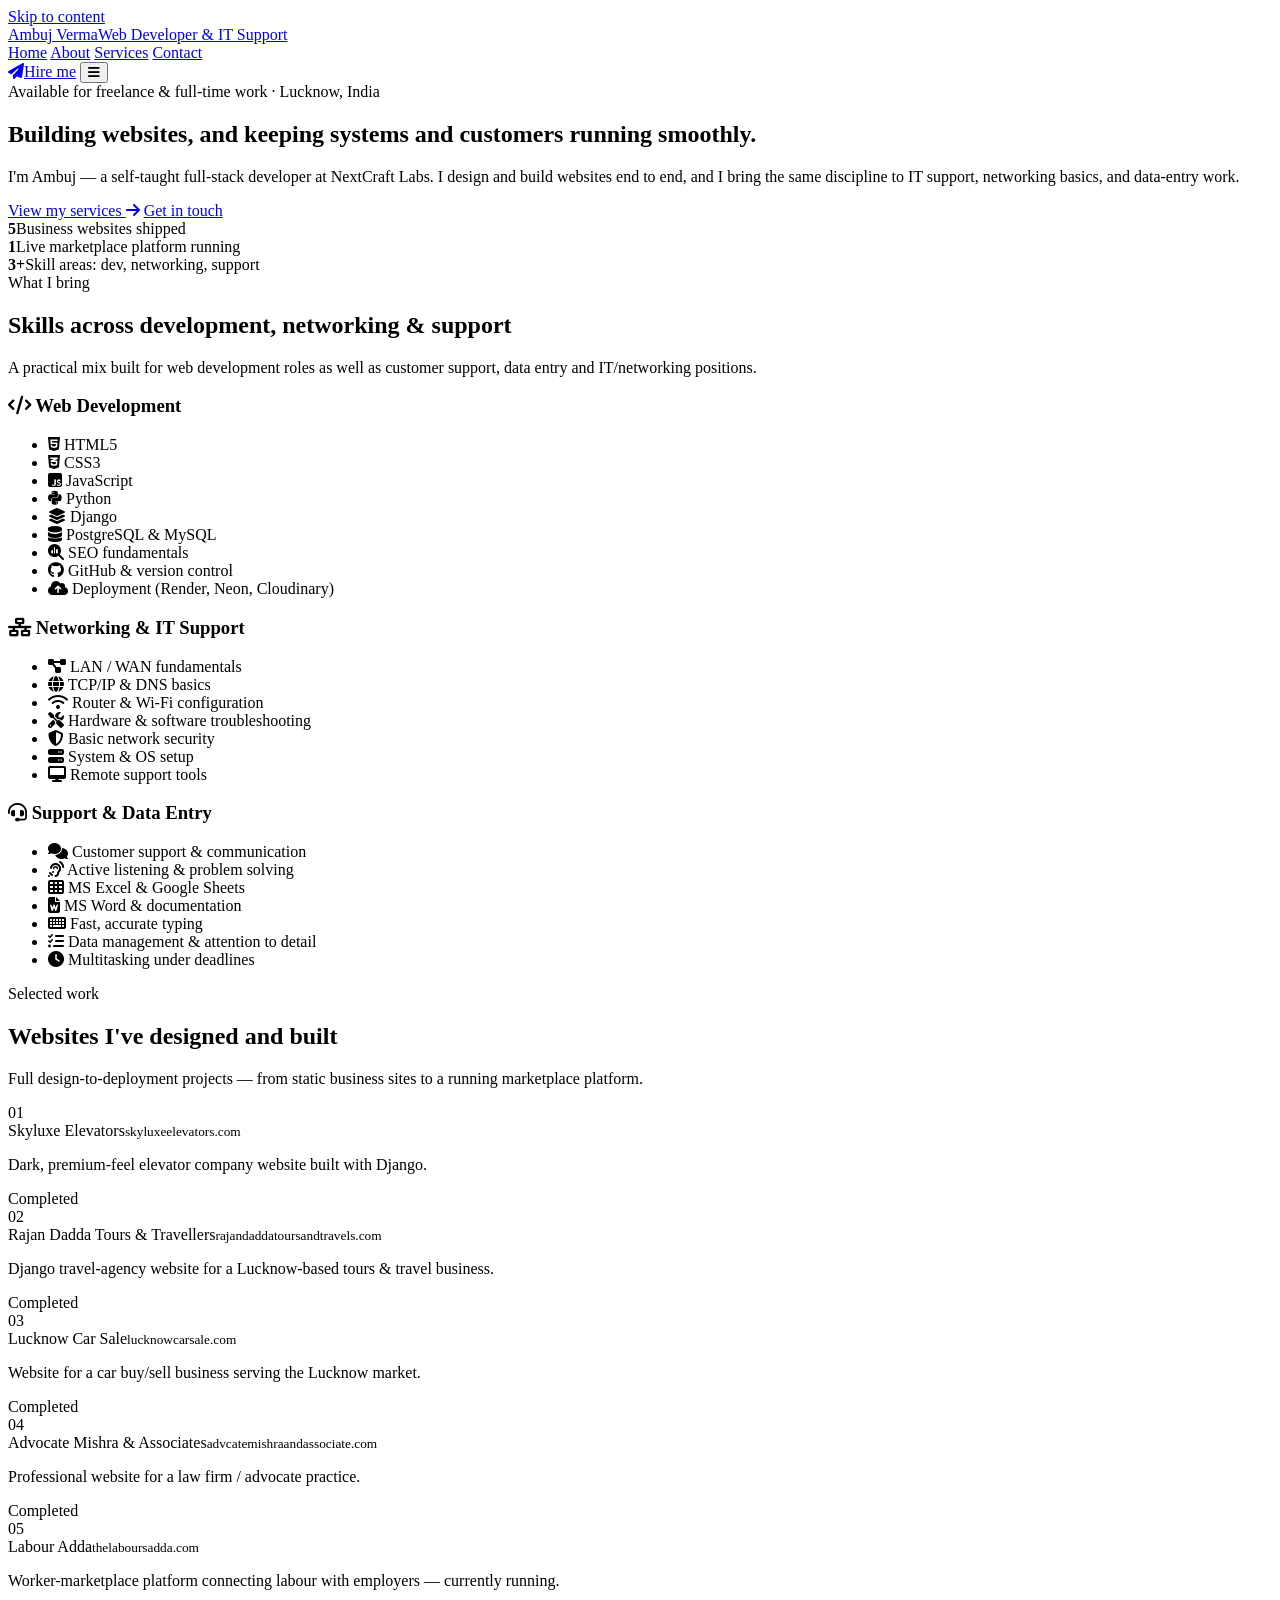
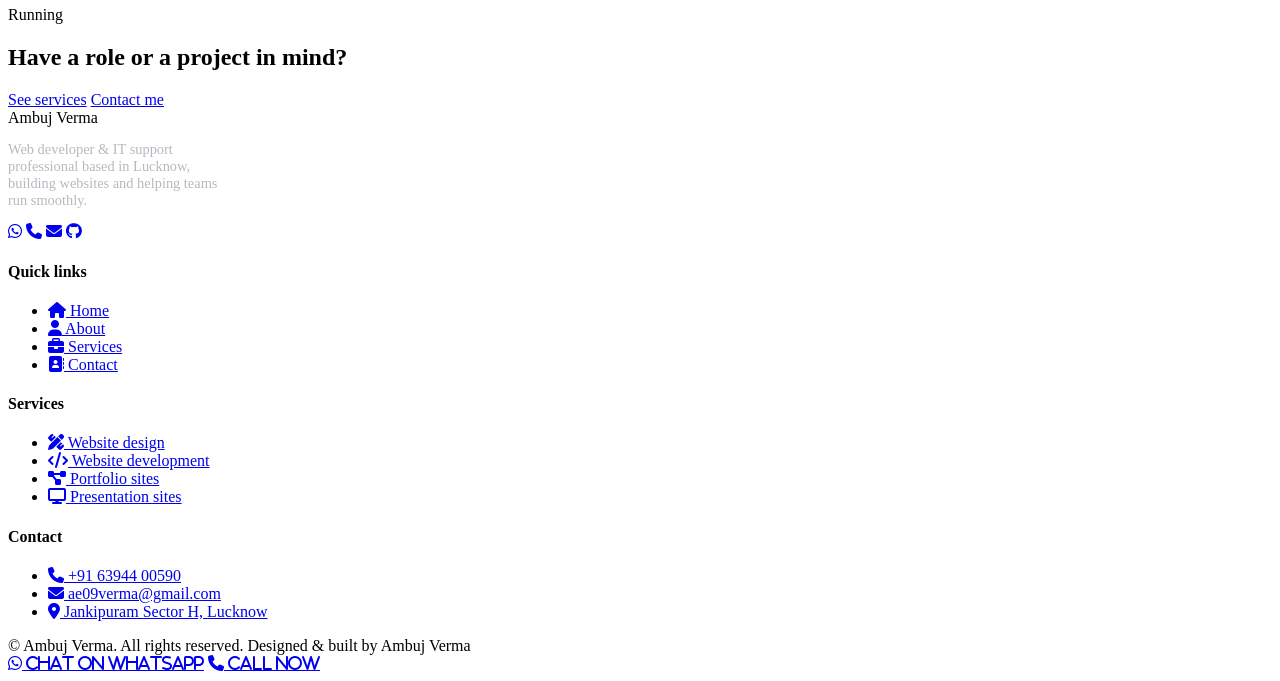
==== index.html @ d2f6c4cb "Add files via upload" ====
<!DOCTYPE html>
<html lang="en">
<head>
<meta charset="UTF-8">
<meta name="viewport" content="width=device-width, initial-scale=1.0">
<title>Ambuj Verma — Web Developer &amp; IT Support Professional | Lucknow</title>
<meta name="description" content="Ambuj Verma — self-taught full-stack web developer and IT support professional based in Lucknow. Websites, networking basics, customer support and data entry skills.">
<link rel="preconnect" href="https://fonts.googleapis.com">
<link href="https://fonts.googleapis.com/css2?family=Space+Grotesk:wght@500;600;700&family=Inter:wght@400;500;600;700&display=swap" rel="stylesheet">
<link rel="stylesheet" href="https://cdnjs.cloudflare.com/ajax/libs/font-awesome/6.5.2/css/all.min.css">
<link rel="stylesheet" href="css/style.css">
</head>
<body>
<a href="#main" class="skip-link">Skip to content</a>

<header class="site-header">
  <div class="container nav-inner">
    <a href="index.html" class="brand">Ambuj Verma<span>Web Developer &amp; IT Support</span></a>
    <nav class="nav-links" id="navLinks">
      <a href="index.html">Home</a>
      <a href="about.html">About</a>
      <a href="service.html">Services</a>
      <a href="contact.html">Contact</a>
    </nav>
    <div class="nav-cta">
      <a href="contact.html" class="btn btn-primary btn-sm"><i class="fa-solid fa-paper-plane"></i><span>Hire me</span></a>
      <button class="nav-toggle" id="navToggle" aria-label="Toggle menu" aria-expanded="false">
        <i class="fa-solid fa-bars"></i>
      </button>
    </div>
  </div>
</header>

<main id="main">

  <section class="hero">
    <div class="container hero-grid">
      <div>
        <div class="location-tag"><span class="dot"></span> Available for freelance &amp; full-time work · Lucknow, India</div>
        <h1>Building websites, and keeping systems and customers running smoothly.</h1>
        <p class="lede">I'm Ambuj — a self-taught full-stack developer at NextCraft Labs. I design and build websites end to end, and I bring the same discipline to IT support, networking basics, and data-entry work.</p>
        <div class="hero-actions">
          <a href="service.html" class="btn btn-primary">View my services <i class="fa-solid fa-arrow-right"></i></a>
          <a href="contact.html" class="btn btn-ghost">Get in touch</a>
        </div>
      </div>
      <div class="hero-stats">
        <div class="stat"><b>5</b><span>Business websites shipped</span></div>
        <div class="stat"><b>1</b><span>Live marketplace platform running</span></div>
        <div class="stat"><b>3+</b><span>Skill areas: dev, networking, support</span></div>
      </div>
    </div>
  </section>

  <section id="skills">
    <div class="container">
      <div class="section-head" data-reveal>
        <div>
          <span class="section-index">What I bring</span>
          <h2>Skills across development, networking &amp; support</h2>
        </div>
        <p>A practical mix built for web development roles as well as customer support, data entry and IT/networking positions.</p>
      </div>

      <div class="skills-grid" data-reveal>
        <div class="skill-col">
          <h3><i class="fa-solid fa-code"></i> Web Development</h3>
          <ul>
            <li><i class="fa-brands fa-html5"></i> HTML5</li>
            <li><i class="fa-brands fa-css3-alt"></i> CSS3</li>
            <li><i class="fa-brands fa-square-js"></i> JavaScript</li>
            <li><i class="fa-brands fa-python"></i> Python</li>
            <li><i class="fa-solid fa-layer-group"></i> Django</li>
            <li><i class="fa-solid fa-database"></i> PostgreSQL &amp; MySQL</li>
            <li><i class="fa-solid fa-magnifying-glass-chart"></i> SEO fundamentals</li>
            <li><i class="fa-brands fa-github"></i> GitHub &amp; version control</li>
            <li><i class="fa-solid fa-cloud-arrow-up"></i> Deployment (Render, Neon, Cloudinary)</li>
          </ul>
        </div>
        <div class="skill-col">
          <h3><i class="fa-solid fa-network-wired"></i> Networking &amp; IT Support</h3>
          <ul>
            <li><i class="fa-solid fa-diagram-project"></i> LAN / WAN fundamentals</li>
            <li><i class="fa-solid fa-globe"></i> TCP/IP &amp; DNS basics</li>
            <li><i class="fa-solid fa-wifi"></i> Router &amp; Wi-Fi configuration</li>
            <li><i class="fa-solid fa-screwdriver-wrench"></i> Hardware &amp; software troubleshooting</li>
            <li><i class="fa-solid fa-shield-halved"></i> Basic network security</li>
            <li><i class="fa-solid fa-server"></i> System &amp; OS setup</li>
            <li><i class="fa-solid fa-desktop"></i> Remote support tools</li>
          </ul>
        </div>
        <div class="skill-col">
          <h3><i class="fa-solid fa-headset"></i> Support &amp; Data Entry</h3>
          <ul>
            <li><i class="fa-solid fa-comments"></i> Customer support &amp; communication</li>
            <li><i class="fa-solid fa-ear-listen"></i> Active listening &amp; problem solving</li>
            <li><i class="fa-solid fa-table-cells"></i> MS Excel &amp; Google Sheets</li>
            <li><i class="fa-solid fa-file-word"></i> MS Word &amp; documentation</li>
            <li><i class="fa-solid fa-keyboard"></i> Fast, accurate typing</li>
            <li><i class="fa-solid fa-list-check"></i> Data management &amp; attention to detail</li>
            <li><i class="fa-solid fa-clock"></i> Multitasking under deadlines</li>
          </ul>
        </div>
      </div>
    </div>
  </section>

  <section id="projects">
    <div class="container">
      <div class="section-head" data-reveal>
        <div>
          <span class="section-index">Selected work</span>
          <h2>Websites I've designed and built</h2>
        </div>
        <p>Full design-to-deployment projects — from static business sites to a running marketplace platform.</p>
      </div>

      <div class="row-list" data-reveal>
        <div class="row-item">
          <span class="row-num">01</span>
          <div class="row-title">Skyluxe Elevators<small>skyluxeelevators.com</small></div>
          <p class="row-desc">Dark, premium-feel elevator company website built with Django.</p>
          <span class="row-status status-live">Completed</span>
        </div>
        <div class="row-item">
          <span class="row-num">02</span>
          <div class="row-title">Rajan Dadda Tours &amp; Travellers<small>rajandaddatoursandtravels.com</small></div>
          <p class="row-desc">Django travel-agency website for a Lucknow-based tours &amp; travel business.</p>
          <span class="row-status status-live">Completed</span>
        </div>
        <div class="row-item">
          <span class="row-num">03</span>
          <div class="row-title">Lucknow Car Sale<small>lucknowcarsale.com</small></div>
          <p class="row-desc">Website for a car buy/sell business serving the Lucknow market.</p>
          <span class="row-status status-live">Completed</span>
        </div>
        <div class="row-item">
          <span class="row-num">04</span>
          <div class="row-title">Advocate Mishra &amp; Associates<small>advcatemishraandassociate.com</small></div>
          <p class="row-desc">Professional website for a law firm / advocate practice.</p>
          <span class="row-status status-live">Completed</span>
        </div>
        <div class="row-item">
          <span class="row-num">05</span>
          <div class="row-title">Labour Adda<small>thelaboursadda.com</small></div>
          <p class="row-desc">Worker-marketplace platform connecting labour with employers — currently running.</p>
          <span class="row-status status-running">Running</span>
        </div>
      </div>
    </div>
  </section>

  <section id="cta">
    <div class="container">
      <div class="cta-band" data-reveal>
        <h2>Have a role or a project in mind?</h2>
        <div class="hero-actions" style="margin:0;">
          <a href="service.html" class="btn btn-primary">See services</a>
          <a href="contact.html" class="btn btn-ghost">Contact me</a>
        </div>
      </div>
    </div>
  </section>

</main>

<footer class="site-footer">
  <div class="container">
    <div class="footer-grid">
      <div class="footer-col">
        <div class="footer-brand">Ambuj Verma</div>
        <p style="color:#b7b9c0; font-size:.9rem; max-width: 32ch;">Web developer &amp; IT support professional based in Lucknow, building websites and helping teams run smoothly.</p>
        <div class="footer-social">
          <a href="https://wa.me/916394400590" aria-label="WhatsApp"><i class="fa-brands fa-whatsapp"></i></a>
          <a href="tel:+916394400590" aria-label="Call"><i class="fa-solid fa-phone"></i></a>
          <a href="mailto:ae09verma@gmail.com" aria-label="Email"><i class="fa-solid fa-envelope"></i></a>
          <a href="https://github.com/" aria-label="GitHub"><i class="fa-brands fa-github"></i></a>
        </div>
      </div>
      <div class="footer-col">
        <h4>Quick links</h4>
        <ul>
          <li><a href="index.html"><i class="fa-solid fa-house"></i> Home</a></li>
          <li><a href="about.html"><i class="fa-solid fa-user"></i> About</a></li>
          <li><a href="service.html"><i class="fa-solid fa-briefcase"></i> Services</a></li>
          <li><a href="contact.html"><i class="fa-solid fa-address-book"></i> Contact</a></li>
        </ul>
      </div>
      <div class="footer-col">
        <h4>Services</h4>
        <ul>
          <li><a href="service.html"><i class="fa-solid fa-pen-ruler"></i> Website design</a></li>
          <li><a href="service.html"><i class="fa-solid fa-code"></i> Website development</a></li>
          <li><a href="service.html"><i class="fa-solid fa-diagram-project"></i> Portfolio sites</a></li>
          <li><a href="service.html"><i class="fa-solid fa-display"></i> Presentation sites</a></li>
        </ul>
      </div>
      <div class="footer-col">
        <h4>Contact</h4>
        <ul>
          <li><a href="tel:+916394400590"><i class="fa-solid fa-phone"></i> +91 63944 00590</a></li>
          <li><a href="mailto:ae09verma@gmail.com"><i class="fa-solid fa-envelope"></i> ae09verma@gmail.com</a></li>
          <li><a href="contact.html"><i class="fa-solid fa-location-dot"></i> Jankipuram Sector H, Lucknow</a></li>
        </ul>
      </div>
    </div>
    <div class="footer-bottom">
      <span>© <span id="year"></span> Ambuj Verma. All rights reserved.</span>
      <span>Designed &amp; built by Ambuj Verma</span>
    </div>
  </div>
</footer>

<div class="fab-stack">
  <a href="https://wa.me/916394400590" class="fab fab-whatsapp" target="_blank" rel="noopener" aria-label="Chat on WhatsApp">
    <i class="fa-brands fa-whatsapp"></i>
    <span class="fab-tooltip">Chat on WhatsApp</span>
  </a>
  <a href="tel:+916394400590" class="fab fab-call" aria-label="Call Ambuj">
    <i class="fa-solid fa-phone"></i>
    <span class="fab-tooltip">Call now</span>
  </a>
</div>

<script src="js/script.js"></script>
</body>
</html>
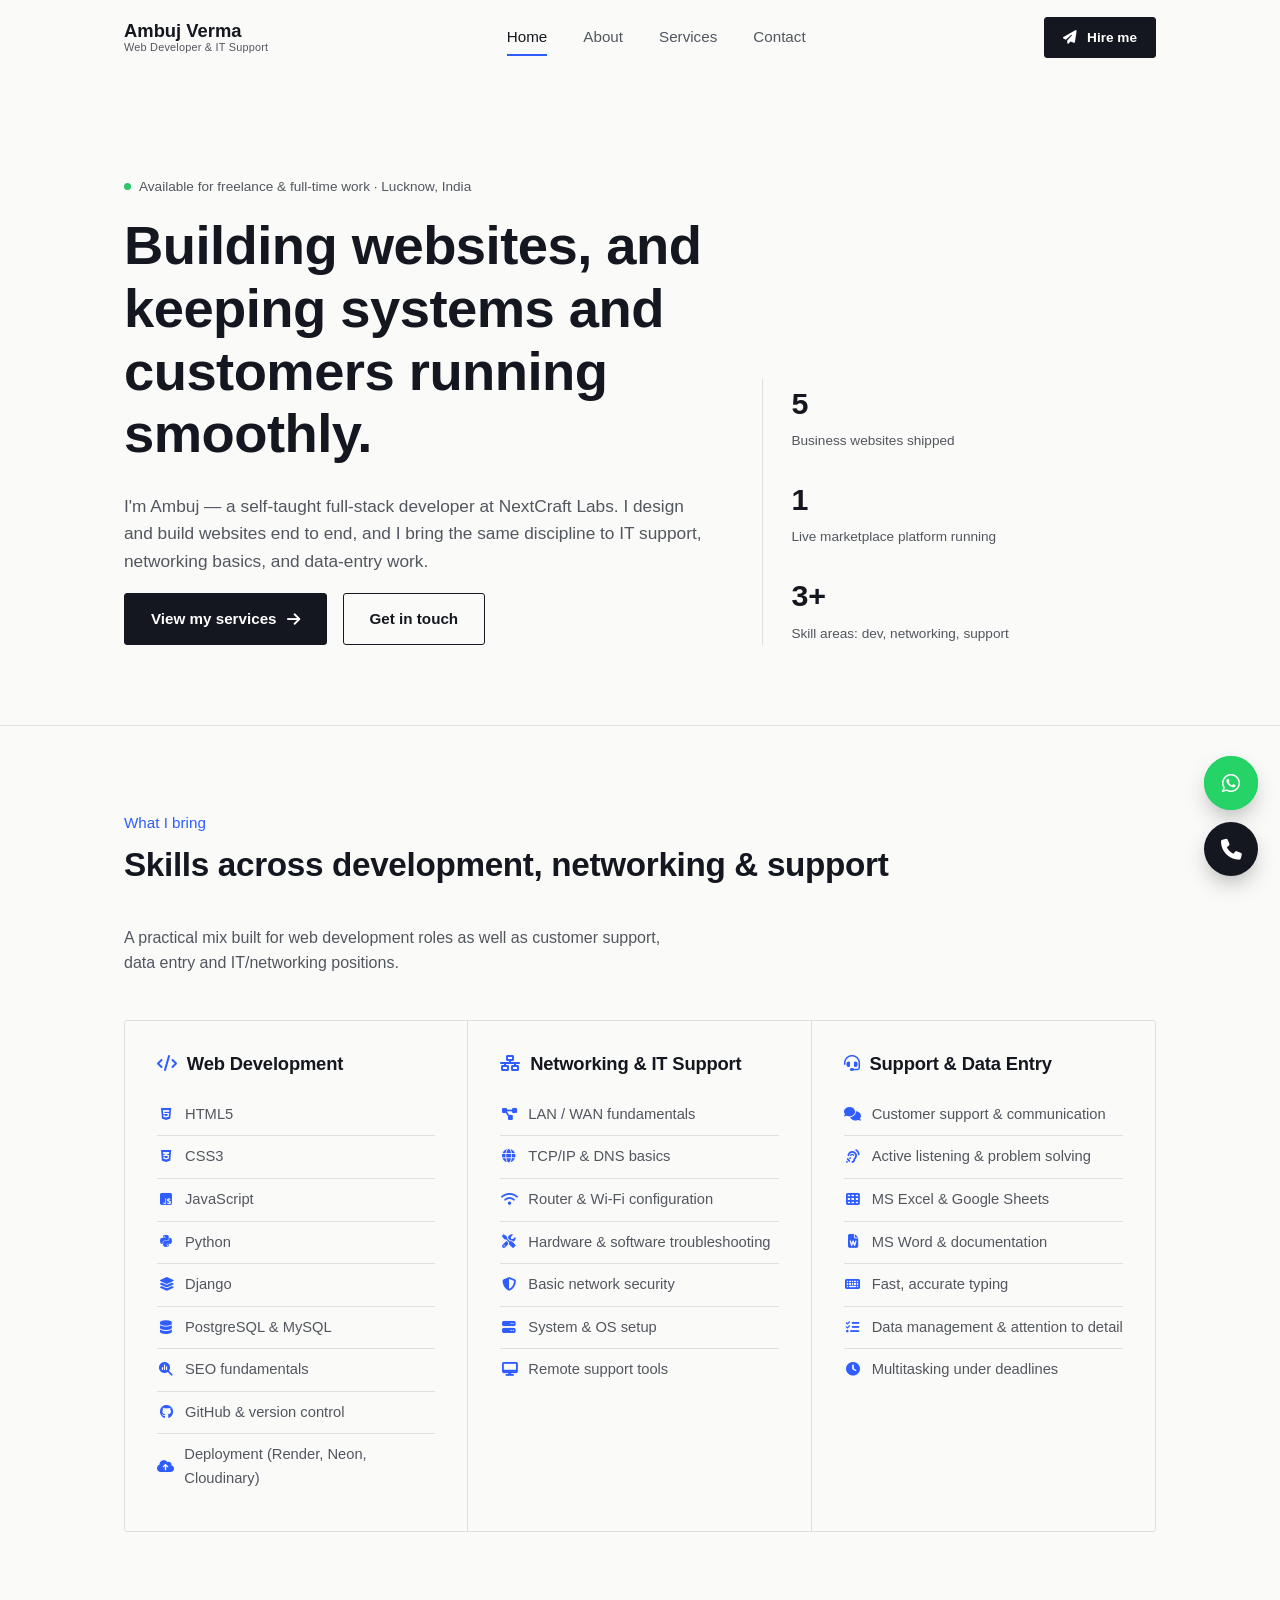
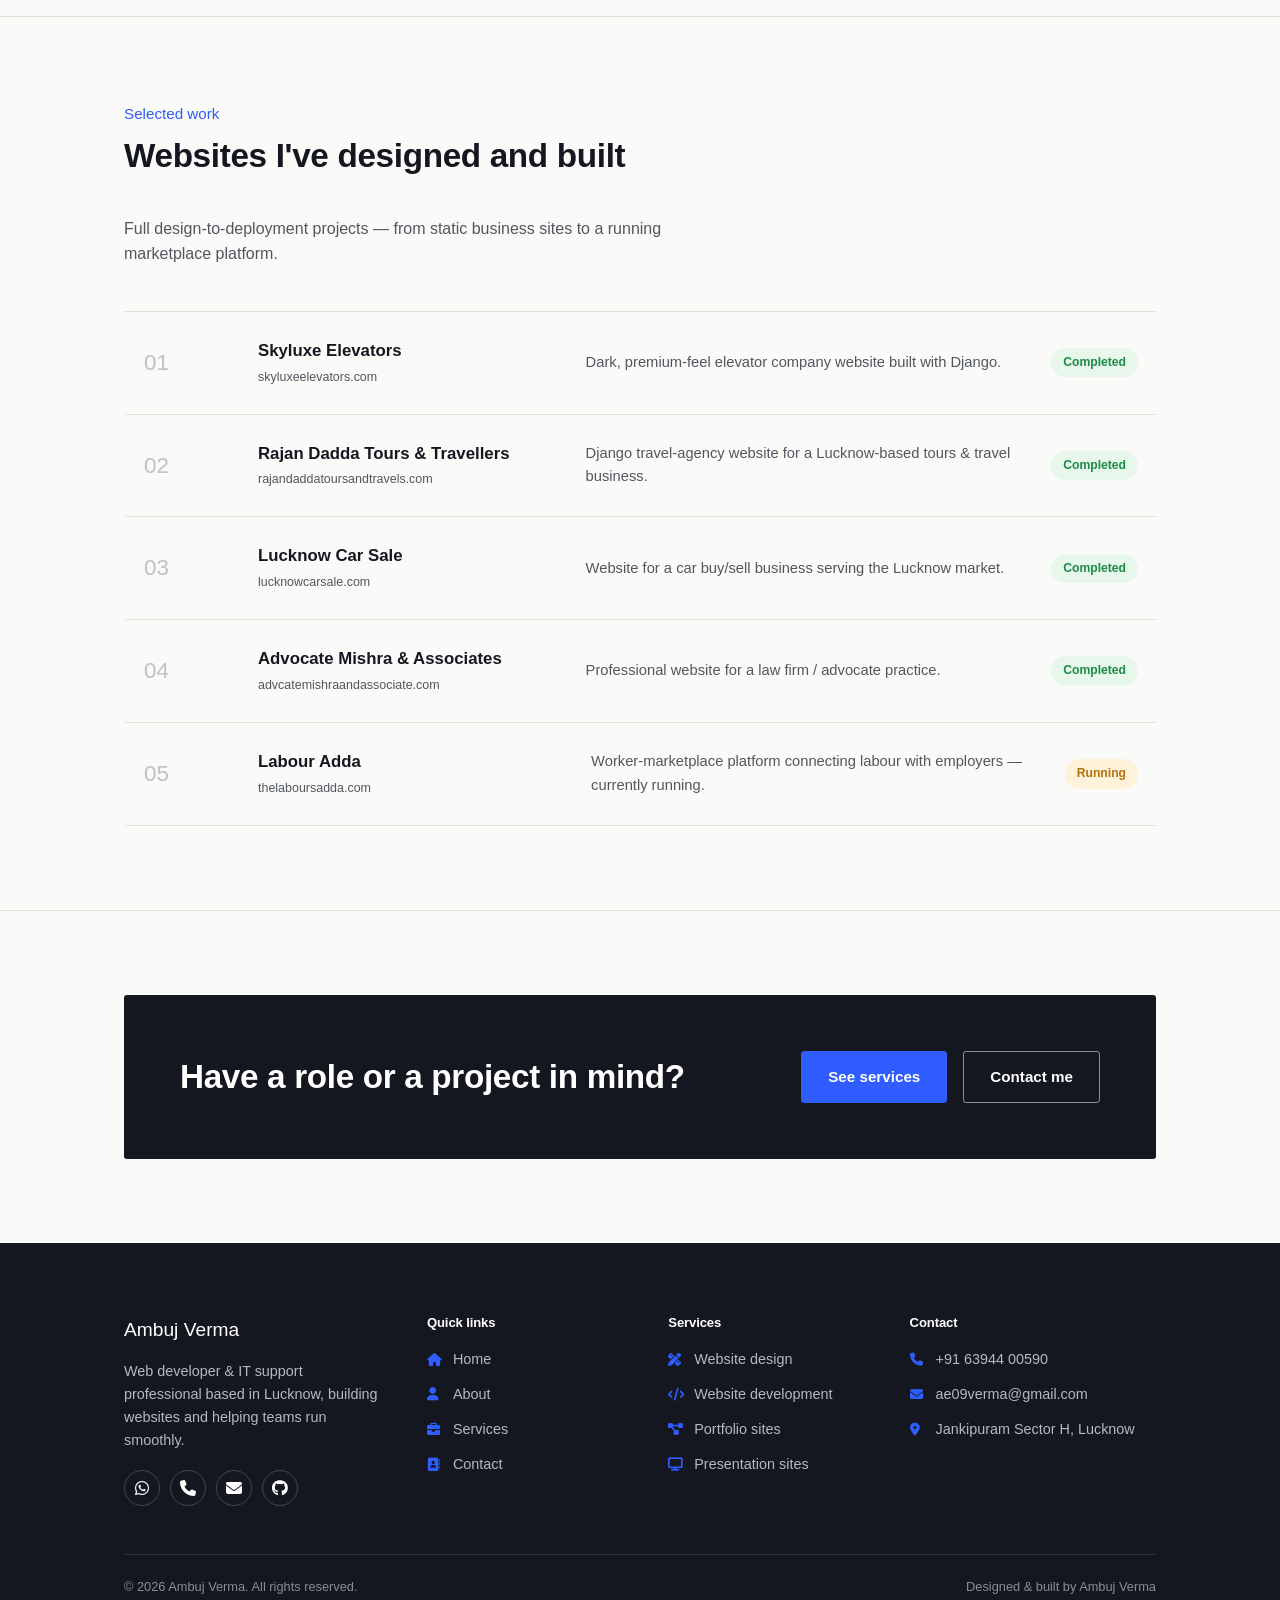
==== commit 1ced1201: "Fix stylesheet and script link paths in index.html" ====
--- a/index.html
+++ b/index.html
@@ -8,7 +8,7 @@
 <link rel="preconnect" href="https://fonts.googleapis.com">
 <link href="https://fonts.googleapis.com/css2?family=Space+Grotesk:wght@500;600;700&family=Inter:wght@400;500;600;700&display=swap" rel="stylesheet">
 <link rel="stylesheet" href="https://cdnjs.cloudflare.com/ajax/libs/font-awesome/6.5.2/css/all.min.css">
-<link rel="stylesheet" href="css/style.css">
+<link rel="stylesheet" href="style.css">
 </head>
 <body>
 <a href="#main" class="skip-link">Skip to content</a>
@@ -222,6 +222,6 @@
   </a>
 </div>
 
-<script src="js/script.js"></script>
+<script src="script.js"></script>
 </body>
 </html>
--- a/style.css
+++ b/style.css
@@ -0,0 +1,653 @@
+/* =========================================================
+   Ambuj Verma — Portfolio
+   Minimalist design system
+   ========================================================= */
+
+:root{
+  --bg:        #FAFAF8;
+  --bg-alt:    #F1F0EA;
+  --ink:       #14171F;
+  --ink-soft:  #52565f;
+  --ink-faint: #85899080;
+  --accent:    #2F5DFF;
+  --accent-ink:#FFFFFF;
+  --line:      #E1E0D9;
+  --whatsapp:  #25D366;
+  --call:      #14171F;
+
+  --font-head: "Space Grotesk", sans-serif;
+  --font-body: "Inter", sans-serif;
+
+  --maxw: 1080px;
+  --radius: 3px;
+
+  --nav-h: 76px;
+}
+
+*, *::before, *::after{ box-sizing: border-box; }
+
+html{ scroll-behavior: smooth; }
+
+@media (prefers-reduced-motion: reduce){
+  html{ scroll-behavior: auto; }
+  *, *::before, *::after{
+    animation-duration: 0.001ms !important;
+    animation-iteration-count: 1 !important;
+    transition-duration: 0.001ms !important;
+    scroll-behavior: auto !important;
+  }
+}
+
+body{
+  margin: 0;
+  background: var(--bg);
+  color: var(--ink);
+  font-family: var(--font-body);
+  font-size: 16px;
+  line-height: 1.6;
+  -webkit-font-smoothing: antialiased;
+}
+
+h1,h2,h3,h4{
+  font-family: var(--font-head);
+  color: var(--ink);
+  line-height: 1.15;
+  margin: 0 0 .5em;
+  font-weight: 600;
+  letter-spacing: -0.01em;
+}
+
+h1{ font-size: clamp(2.1rem, 4.4vw, 3.4rem); font-weight: 700; }
+h2{ font-size: clamp(1.5rem, 2.6vw, 2.1rem); }
+h3{ font-size: 1.15rem; }
+
+p{ margin: 0 0 1em; color: var(--ink-soft); max-width: 62ch; }
+
+a{ color: inherit; text-decoration: none; }
+
+img{ max-width: 100%; display: block; }
+
+ul{ margin: 0; padding: 0; list-style: none; }
+
+.container{
+  max-width: var(--maxw);
+  margin: 0 auto;
+  padding: 0 24px;
+}
+
+.skip-link{
+  position: absolute; left: -999px; top: 0;
+  background: var(--ink); color: #fff; padding: 10px 16px; z-index: 999;
+}
+.skip-link:focus{ left: 16px; top: 16px; }
+
+section{ padding: 84px 0; border-bottom: 1px solid var(--line); }
+section:last-of-type{ border-bottom: none; }
+
+.eyebrow-free{ /* intentionally no all-caps eyebrow labels used site-wide */ }
+
+.section-head{
+  display: flex;
+  justify-content: space-between;
+  align-items: flex-end;
+  gap: 24px;
+  margin-bottom: 44px;
+  flex-wrap: wrap;
+}
+.section-head p{ margin: 0; }
+
+.section-index{
+  font-family: var(--font-head);
+  color: var(--accent);
+  font-size: .95rem;
+  margin-bottom: 10px;
+  display: inline-block;
+}
+
+/* -------------------- Buttons -------------------- */
+.btn{
+  display: inline-flex;
+  align-items: center;
+  gap: 10px;
+  padding: 13px 26px;
+  border-radius: var(--radius);
+  font-family: var(--font-body);
+  font-weight: 600;
+  font-size: .95rem;
+  border: 1px solid var(--ink);
+  cursor: pointer;
+  transition: background .2s ease, color .2s ease, border-color .2s ease, transform .15s ease;
+}
+.btn-primary{ background: var(--ink); color: #fff; }
+.btn-primary:hover{ background: var(--accent); border-color: var(--accent); transform: translateY(-2px); }
+.btn-ghost{ background: transparent; color: var(--ink); }
+.btn-ghost:hover{ background: var(--ink); color: #fff; transform: translateY(-2px); }
+.btn-sm{ padding: 9px 18px; font-size: .85rem; }
+
+/* -------------------- Navbar -------------------- */
+.site-header{
+  position: sticky;
+  top: 0;
+  z-index: 500;
+  height: var(--nav-h);
+  display: flex;
+  align-items: center;
+  background: rgba(250,250,248,.86);
+  backdrop-filter: blur(10px);
+  border-bottom: 1px solid transparent;
+  transition: border-color .25s ease, box-shadow .25s ease, height .25s ease;
+}
+.site-header.is-scrolled{
+  border-bottom-color: var(--line);
+  box-shadow: 0 8px 24px -20px rgba(20,23,31,.4);
+  height: 64px;
+}
+.nav-inner{
+  width: 100%;
+  display: flex;
+  align-items: center;
+  justify-content: space-between;
+}
+.brand{
+  font-family: var(--font-head);
+  font-weight: 700;
+  font-size: 1.15rem;
+  display: flex;
+  flex-direction: column;
+  line-height: 1.1;
+}
+.brand span{
+  font-family: var(--font-body);
+  font-weight: 500;
+  font-size: .68rem;
+  color: var(--ink-soft);
+  letter-spacing: .02em;
+}
+.nav-links{
+  display: flex;
+  align-items: center;
+  gap: 36px;
+}
+.nav-links a{
+  position: relative;
+  font-size: .95rem;
+  font-weight: 500;
+  color: var(--ink-soft);
+  padding: 6px 0;
+  transition: color .2s ease;
+}
+.nav-links a::after{
+  content: "";
+  position: absolute;
+  left: 0; right: 100%;
+  bottom: 0;
+  height: 2px;
+  background: var(--accent);
+  transition: right .25s ease;
+}
+.nav-links a:hover, .nav-links a.active{ color: var(--ink); }
+.nav-links a:hover::after, .nav-links a.active::after{ right: 0; }
+
+.nav-cta{ display: flex; align-items: center; gap: 18px; }
+
+.nav-toggle{
+  display: none;
+  background: none;
+  border: none;
+  font-size: 1.4rem;
+  color: var(--ink);
+  cursor: pointer;
+  padding: 6px;
+}
+
+/* -------------------- Hero -------------------- */
+.hero{
+  padding: 96px 0 80px;
+  border-bottom: 1px solid var(--line);
+}
+.hero-grid{
+  display: grid;
+  grid-template-columns: 1.5fr 1fr;
+  gap: 48px;
+  align-items: end;
+}
+.hero h1{
+  opacity: 0;
+  transform: translateY(18px);
+  animation: rise .7s ease forwards .1s;
+}
+.hero .lede{
+  opacity: 0;
+  transform: translateY(18px);
+  animation: rise .7s ease forwards .28s;
+  font-size: 1.08rem;
+}
+.hero-actions{
+  opacity: 0;
+  transform: translateY(18px);
+  animation: rise .7s ease forwards .44s;
+  display: flex;
+  gap: 16px;
+  flex-wrap: wrap;
+  margin-top: 8px;
+}
+.hero-stats{
+  opacity: 0;
+  transform: translateY(18px);
+  animation: rise .7s ease forwards .6s;
+  display: flex;
+  flex-direction: column;
+  gap: 22px;
+  border-left: 1px solid var(--line);
+  padding-left: 28px;
+}
+.hero-stats .stat b{
+  font-family: var(--font-head);
+  font-size: 1.9rem;
+  display: block;
+  color: var(--ink);
+}
+.hero-stats .stat span{ font-size: .85rem; color: var(--ink-soft); }
+
+@keyframes rise{
+  to{ opacity: 1; transform: translateY(0); }
+}
+
+.location-tag{
+  display: inline-flex;
+  align-items: center;
+  gap: 8px;
+  font-size: .85rem;
+  color: var(--ink-soft);
+  margin-bottom: 18px;
+}
+.location-tag .dot{
+  width: 7px; height: 7px; border-radius: 50%;
+  background: #2AC46A;
+  display: inline-block;
+}
+
+/* -------------------- Reveal on scroll -------------------- */
+[data-reveal]{
+  opacity: 0;
+  transform: translateY(24px);
+  transition: opacity .7s ease, transform .7s ease;
+}
+[data-reveal].in-view{ opacity: 1; transform: translateY(0); }
+
+/* -------------------- Skills -------------------- */
+.skills-grid{
+  display: grid;
+  grid-template-columns: repeat(3, 1fr);
+  gap: 0;
+  border: 1px solid var(--line);
+  border-radius: var(--radius);
+  overflow: hidden;
+}
+.skill-col{
+  padding: 32px;
+  border-right: 1px solid var(--line);
+}
+.skill-col:last-child{ border-right: none; }
+.skill-col h3{
+  display: flex;
+  align-items: center;
+  gap: 10px;
+  margin-bottom: 20px;
+}
+.skill-col h3 i{ color: var(--accent); font-size: 1rem; }
+.skill-col ul li{
+  display: flex;
+  align-items: center;
+  gap: 10px;
+  padding: 9px 0;
+  border-top: 1px solid var(--line);
+  font-size: .92rem;
+  color: var(--ink-soft);
+}
+.skill-col ul li:first-child{ border-top: none; }
+.skill-col ul li i{
+  width: 18px;
+  color: var(--accent);
+  font-size: .85rem;
+  text-align: center;
+}
+
+/* -------------------- Rows (projects / services) -------------------- */
+.row-list{ border-top: 1px solid var(--line); }
+.row-item{
+  display: grid;
+  grid-template-columns: 90px 1.1fr 1.6fr auto;
+  gap: 24px;
+  align-items: center;
+  padding: 26px 18px;
+  border-bottom: 1px solid var(--line);
+  border-left: 2px solid transparent;
+  transition: border-color .2s ease, background .2s ease, padding-left .2s ease;
+}
+.row-item:hover{
+  border-left-color: var(--accent);
+  background: var(--bg-alt);
+  padding-left: 26px;
+}
+.row-num{
+  font-family: var(--font-head);
+  color: var(--ink-faint);
+  font-size: 1.4rem;
+}
+.row-title{ font-family: var(--font-head); font-weight: 600; font-size: 1.05rem; }
+.row-title small{
+  display: block;
+  font-family: var(--font-body);
+  font-weight: 500;
+  font-size: .78rem;
+  color: var(--ink-soft);
+  margin-top: 3px;
+}
+.row-desc{ color: var(--ink-soft); font-size: .92rem; margin: 0; }
+.row-status{
+  font-size: .76rem;
+  font-weight: 600;
+  padding: 5px 12px;
+  border-radius: 30px;
+  white-space: nowrap;
+  justify-self: end;
+}
+.status-live{ background: #E7F7EC; color: #1C8B47; }
+.status-running{ background: #FFF1DA; color: #B4720B; }
+
+.row-link{
+  font-size: .85rem;
+  font-weight: 600;
+  color: var(--accent);
+  display: inline-flex;
+  align-items: center;
+  gap: 6px;
+}
+
+/* -------------------- CTA band -------------------- */
+.cta-band{
+  background: var(--ink);
+  color: #fff;
+  border-radius: var(--radius);
+  padding: 56px;
+  display: flex;
+  justify-content: space-between;
+  align-items: center;
+  gap: 32px;
+  flex-wrap: wrap;
+}
+.cta-band h2{ color: #fff; margin: 0; }
+.cta-band .btn-primary{ background: var(--accent); border-color: var(--accent); }
+.cta-band .btn-primary:hover{ background: #fff; color: var(--ink); border-color: #fff; }
+.cta-band .btn-ghost{ border-color: rgba(255,255,255,.5); color: #fff; }
+.cta-band .btn-ghost:hover{ background: #fff; color: var(--ink); }
+
+/* -------------------- Page hero (inner pages) -------------------- */
+.page-hero{
+  padding: 64px 0 56px;
+  border-bottom: 1px solid var(--line);
+}
+.page-hero .section-index{ margin-bottom: 14px; }
+
+/* -------------------- About page -------------------- */
+.about-grid{
+  display: grid;
+  grid-template-columns: 1fr 1.3fr;
+  gap: 56px;
+}
+.about-photo-block{
+  border: 1px solid var(--line);
+  border-radius: var(--radius);
+  padding: 28px;
+  height: fit-content;
+}
+.about-photo-block .avatar{
+  width: 84px; height: 84px;
+  border-radius: 50%;
+  background: var(--ink);
+  color: #fff;
+  display: flex; align-items: center; justify-content: center;
+  font-family: var(--font-head);
+  font-size: 1.6rem;
+  margin-bottom: 18px;
+}
+.info-line{
+  display: flex;
+  gap: 12px;
+  padding: 12px 0;
+  border-top: 1px solid var(--line);
+  font-size: .9rem;
+}
+.info-line:first-of-type{ border-top: none; }
+.info-line i{ color: var(--accent); width: 16px; margin-top: 3px; }
+.info-line div b{ display:block; font-size: .78rem; color: var(--ink-soft); font-weight: 500; }
+
+.timeline{ border-left: 2px solid var(--line); margin-left: 8px; }
+.timeline-item{ position: relative; padding: 0 0 34px 30px; }
+.timeline-item:last-child{ padding-bottom: 0; }
+.timeline-item::before{
+  content: "";
+  position: absolute;
+  left: -7px; top: 4px;
+  width: 12px; height: 12px;
+  border-radius: 50%;
+  background: var(--bg);
+  border: 2px solid var(--accent);
+}
+.timeline-item h3{ margin-bottom: 4px; }
+.timeline-item .when{ font-size: .8rem; color: var(--ink-soft); display:block; margin-bottom: 8px; }
+
+/* -------------------- Services page -------------------- */
+.services-grid{
+  display: grid;
+  grid-template-columns: repeat(2, 1fr);
+  gap: 1px;
+  background: var(--line);
+  border: 1px solid var(--line);
+}
+.service-card{
+  background: var(--bg);
+  padding: 34px;
+}
+.service-card i{
+  font-size: 1.3rem;
+  color: var(--accent);
+  margin-bottom: 16px;
+  display: block;
+}
+.service-card h3{ margin-bottom: 10px; }
+.service-card p{ margin: 0; font-size: .92rem; }
+
+.process-list{
+  counter-reset: step;
+  display: grid;
+  grid-template-columns: repeat(4, 1fr);
+  gap: 28px;
+}
+.process-item{ border-top: 2px solid var(--accent); padding-top: 16px; }
+.process-item::before{
+  counter-increment: step;
+  content: counter(step, decimal-leading-zero);
+  font-family: var(--font-head);
+  color: var(--accent);
+  font-size: .95rem;
+  display: block;
+  margin-bottom: 10px;
+}
+.process-item h3{ font-size: 1rem; margin-bottom: 6px; }
+.process-item p{ font-size: .87rem; margin: 0; }
+
+/* -------------------- Contact page -------------------- */
+.contact-grid{
+  display: grid;
+  grid-template-columns: .9fr 1.3fr;
+  gap: 48px;
+}
+.contact-list .info-line{ font-size: .96rem; padding: 18px 0; }
+.contact-list .info-line i{ font-size: 1rem; }
+.map-wrap{
+  border: 1px solid var(--line);
+  border-radius: var(--radius);
+  overflow: hidden;
+  height: 100%;
+  min-height: 340px;
+}
+.map-wrap iframe{ width: 100%; height: 100%; min-height: 340px; border: 0; filter: grayscale(.15); }
+
+.direct-links{ display: flex; gap: 14px; flex-wrap: wrap; margin-top: 26px; }
+
+/* -------------------- Footer -------------------- */
+.site-footer{
+  background: var(--ink);
+  color: #d8d9dd;
+  padding: 72px 0 0;
+}
+.footer-grid{
+  display: grid;
+  grid-template-columns: 1.3fr 1fr 1fr 1.2fr;
+  gap: 36px;
+  padding-bottom: 48px;
+  border-bottom: 1px solid rgba(255,255,255,.12);
+}
+.footer-brand{ font-family: var(--font-head); font-size: 1.2rem; color: #fff; margin-bottom: 14px; }
+.footer-col h4{
+  color: #fff;
+  font-size: .82rem;
+  font-weight: 600;
+  margin-bottom: 18px;
+  font-family: var(--font-body);
+}
+.footer-col ul li{ margin-bottom: 12px; }
+.footer-col ul li a{
+  display: flex;
+  align-items: center;
+  gap: 10px;
+  font-size: .9rem;
+  color: #b7b9c0;
+  transition: color .2s ease, transform .2s ease;
+}
+.footer-col ul li a i{ color: var(--accent); width: 16px; font-size: .82rem; }
+.footer-col ul li a:hover{ color: #fff; transform: translateX(3px); }
+
+.footer-social{ display: flex; gap: 10px; margin-top: 18px; }
+.footer-social a{
+  width: 36px; height: 36px;
+  border: 1px solid rgba(255,255,255,.2);
+  border-radius: 50%;
+  display: flex; align-items: center; justify-content: center;
+  color: #fff;
+  transition: background .2s ease, border-color .2s ease;
+}
+.footer-social a:hover{ background: var(--accent); border-color: var(--accent); }
+
+.footer-bottom{
+  display: flex;
+  justify-content: space-between;
+  align-items: center;
+  padding: 22px 0;
+  font-size: .8rem;
+  color: #8b8d94;
+  flex-wrap: wrap;
+  gap: 10px;
+}
+.footer-bottom a{ color: #b7b9c0; }
+.footer-bottom a:hover{ color: #fff; }
+
+/* -------------------- Floating action buttons -------------------- */
+.fab-stack{
+  position: fixed;
+  right: 22px;
+  bottom: 24px;
+  z-index: 600;
+  display: flex;
+  flex-direction: column;
+  gap: 12px;
+}
+.fab{
+  width: 54px; height: 54px;
+  border-radius: 50%;
+  display: flex; align-items: center; justify-content: center;
+  color: #fff;
+  font-size: 1.3rem;
+  box-shadow: 0 10px 24px -8px rgba(20,23,31,.45);
+  transition: transform .2s ease, box-shadow .2s ease;
+  position: relative;
+}
+.fab:hover{ transform: translateY(-3px) scale(1.04); }
+.fab-whatsapp{ background: var(--whatsapp); }
+.fab-call{ background: var(--call); }
+.fab-tooltip{
+  position: absolute;
+  right: 64px;
+  top: 50%;
+  transform: translateY(-50%) translateX(6px);
+  background: var(--ink);
+  color: #fff;
+  padding: 6px 12px;
+  border-radius: 4px;
+  font-size: .78rem;
+  white-space: nowrap;
+  opacity: 0;
+  pointer-events: none;
+  transition: opacity .2s ease, transform .2s ease;
+}
+.fab:hover .fab-tooltip{ opacity: 1; transform: translateY(-50%) translateX(0); }
+
+/* pulse ring on whatsapp fab */
+.fab-whatsapp::after{
+  content: "";
+  position: absolute;
+  inset: 0;
+  border-radius: 50%;
+  border: 2px solid var(--whatsapp);
+  animation: pulse 2.4s ease-out infinite;
+}
+@keyframes pulse{
+  0%{ transform: scale(1); opacity: .7; }
+  100%{ transform: scale(1.7); opacity: 0; }
+}
+
+/* -------------------- Responsive -------------------- */
+@media (max-width: 900px){
+  .hero-grid{ grid-template-columns: 1fr; }
+  .hero-stats{ flex-direction: row; border-left: none; border-top: 1px solid var(--line); padding-left: 0; padding-top: 22px; gap: 34px; }
+  .skills-grid{ grid-template-columns: 1fr; }
+  .skill-col{ border-right: none; border-bottom: 1px solid var(--line); }
+  .about-grid, .contact-grid{ grid-template-columns: 1fr; }
+  .services-grid{ grid-template-columns: 1fr; }
+  .process-list{ grid-template-columns: repeat(2, 1fr); }
+  .footer-grid{ grid-template-columns: 1fr 1fr; }
+  .row-item{ grid-template-columns: 40px 1fr; row-gap: 8px; }
+  .row-desc{ grid-column: 2 / -1; }
+  .row-status{ grid-column: 2 / -1; justify-self: start; }
+}
+
+@media (max-width: 640px){
+  section{ padding: 60px 0; }
+  .nav-links{
+    position: fixed;
+    top: var(--nav-h);
+    left: 0; right: 0;
+    background: var(--bg);
+    flex-direction: column;
+    align-items: flex-start;
+    gap: 0;
+    padding: 10px 24px 20px;
+    border-bottom: 1px solid var(--line);
+    transform: translateY(-8px);
+    opacity: 0;
+    visibility: hidden;
+    transition: opacity .2s ease, transform .2s ease, visibility .2s;
+  }
+  .nav-links.is-open{ opacity: 1; transform: translateY(0); visibility: visible; }
+  .nav-links a{ width: 100%; padding: 14px 0; border-top: 1px solid var(--line); }
+  .nav-links a:first-child{ border-top: none; }
+  .nav-toggle{ display: block; }
+  .nav-cta .btn-sm span{ display: none; }
+  .cta-band{ flex-direction: column; align-items: flex-start; padding: 36px 24px; }
+  .footer-grid{ grid-template-columns: 1fr; }
+  .process-list{ grid-template-columns: 1fr; }
+  .fab{ width: 48px; height: 48px; font-size: 1.1rem; }
+  .fab-tooltip{ display: none; }
+}
